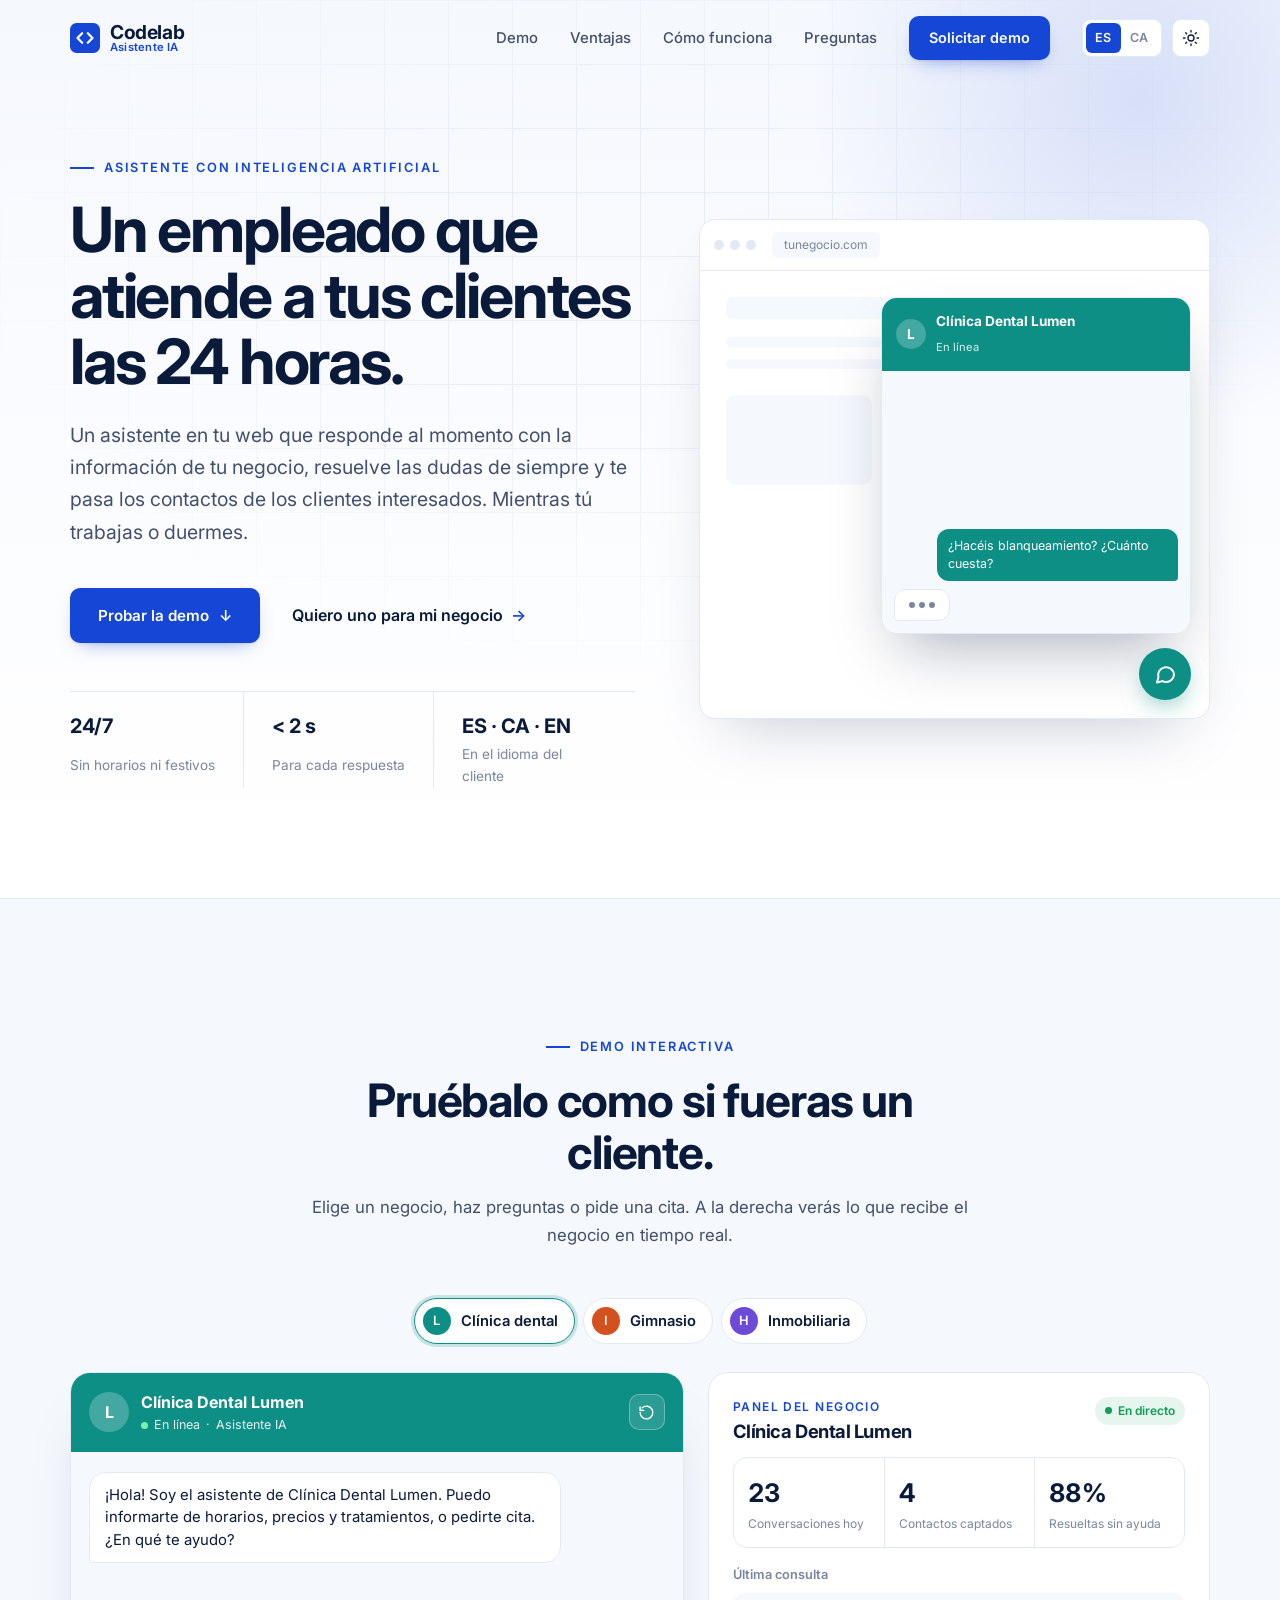
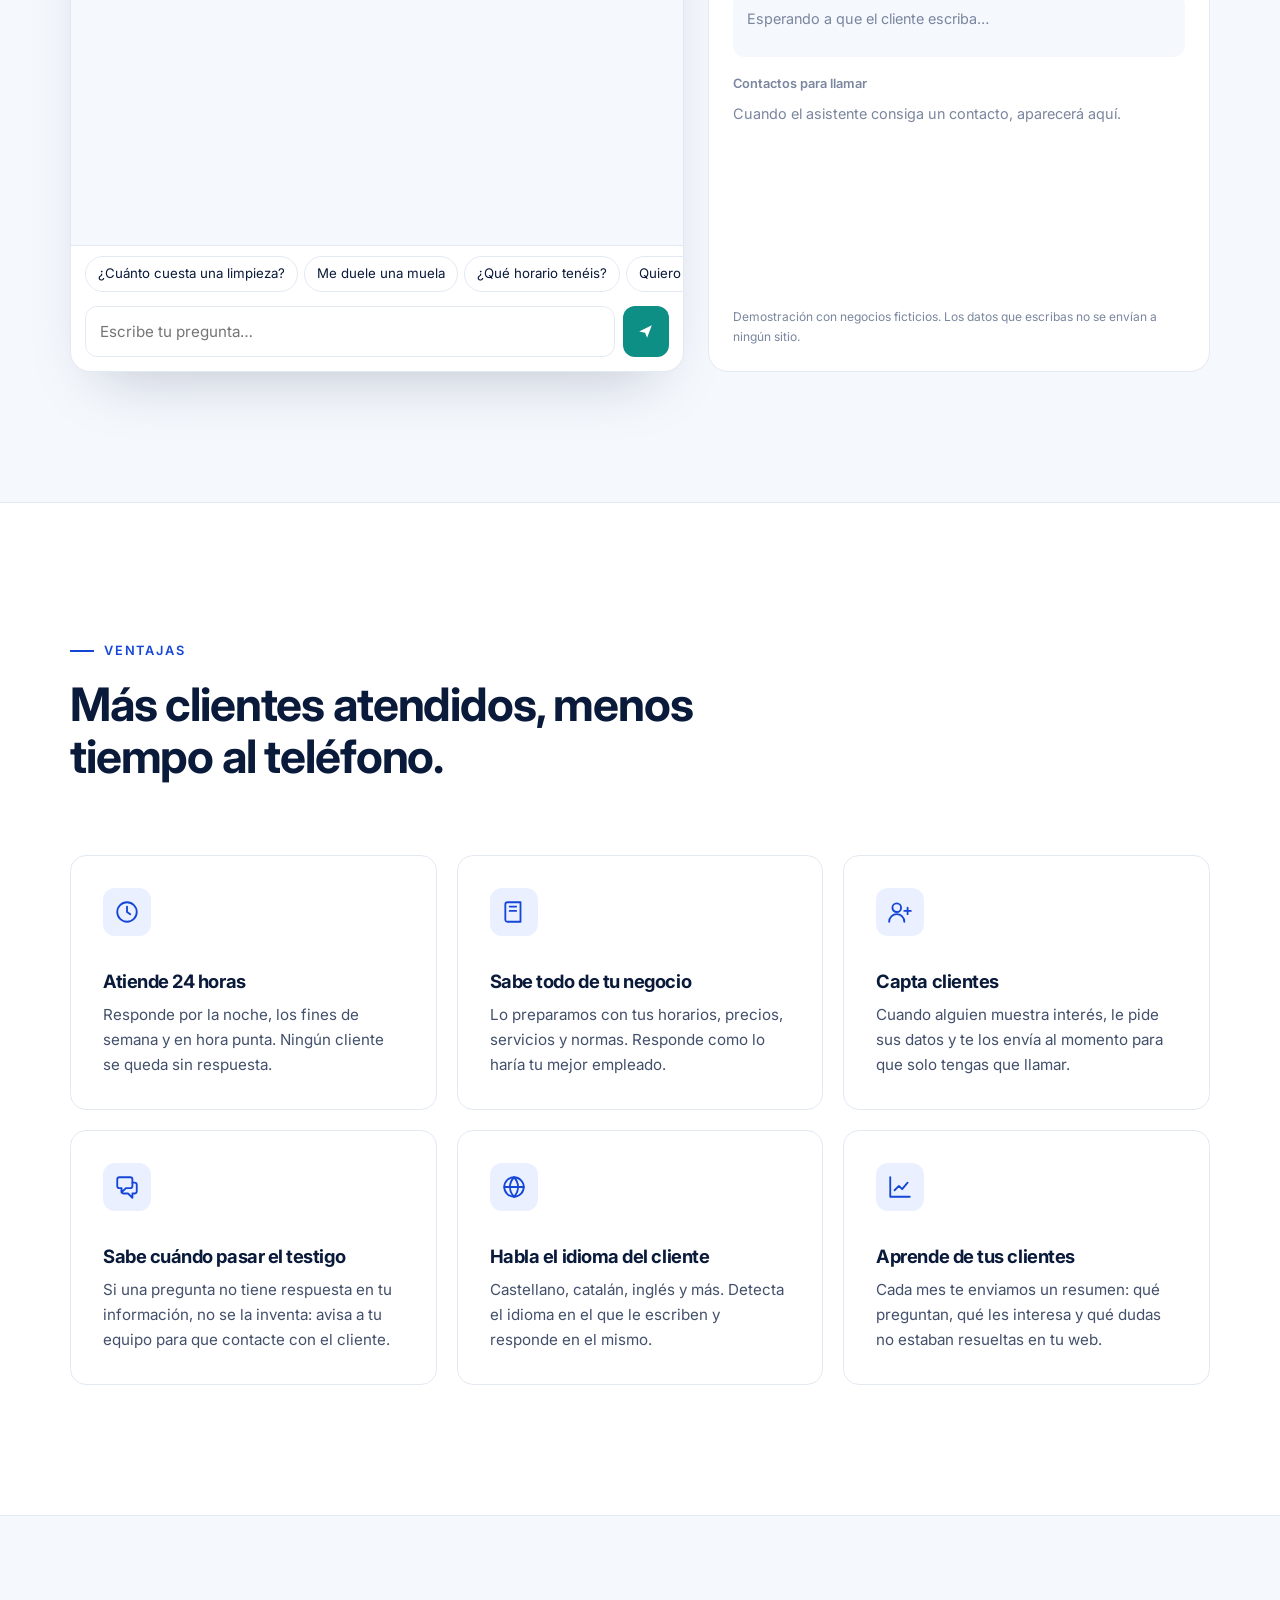
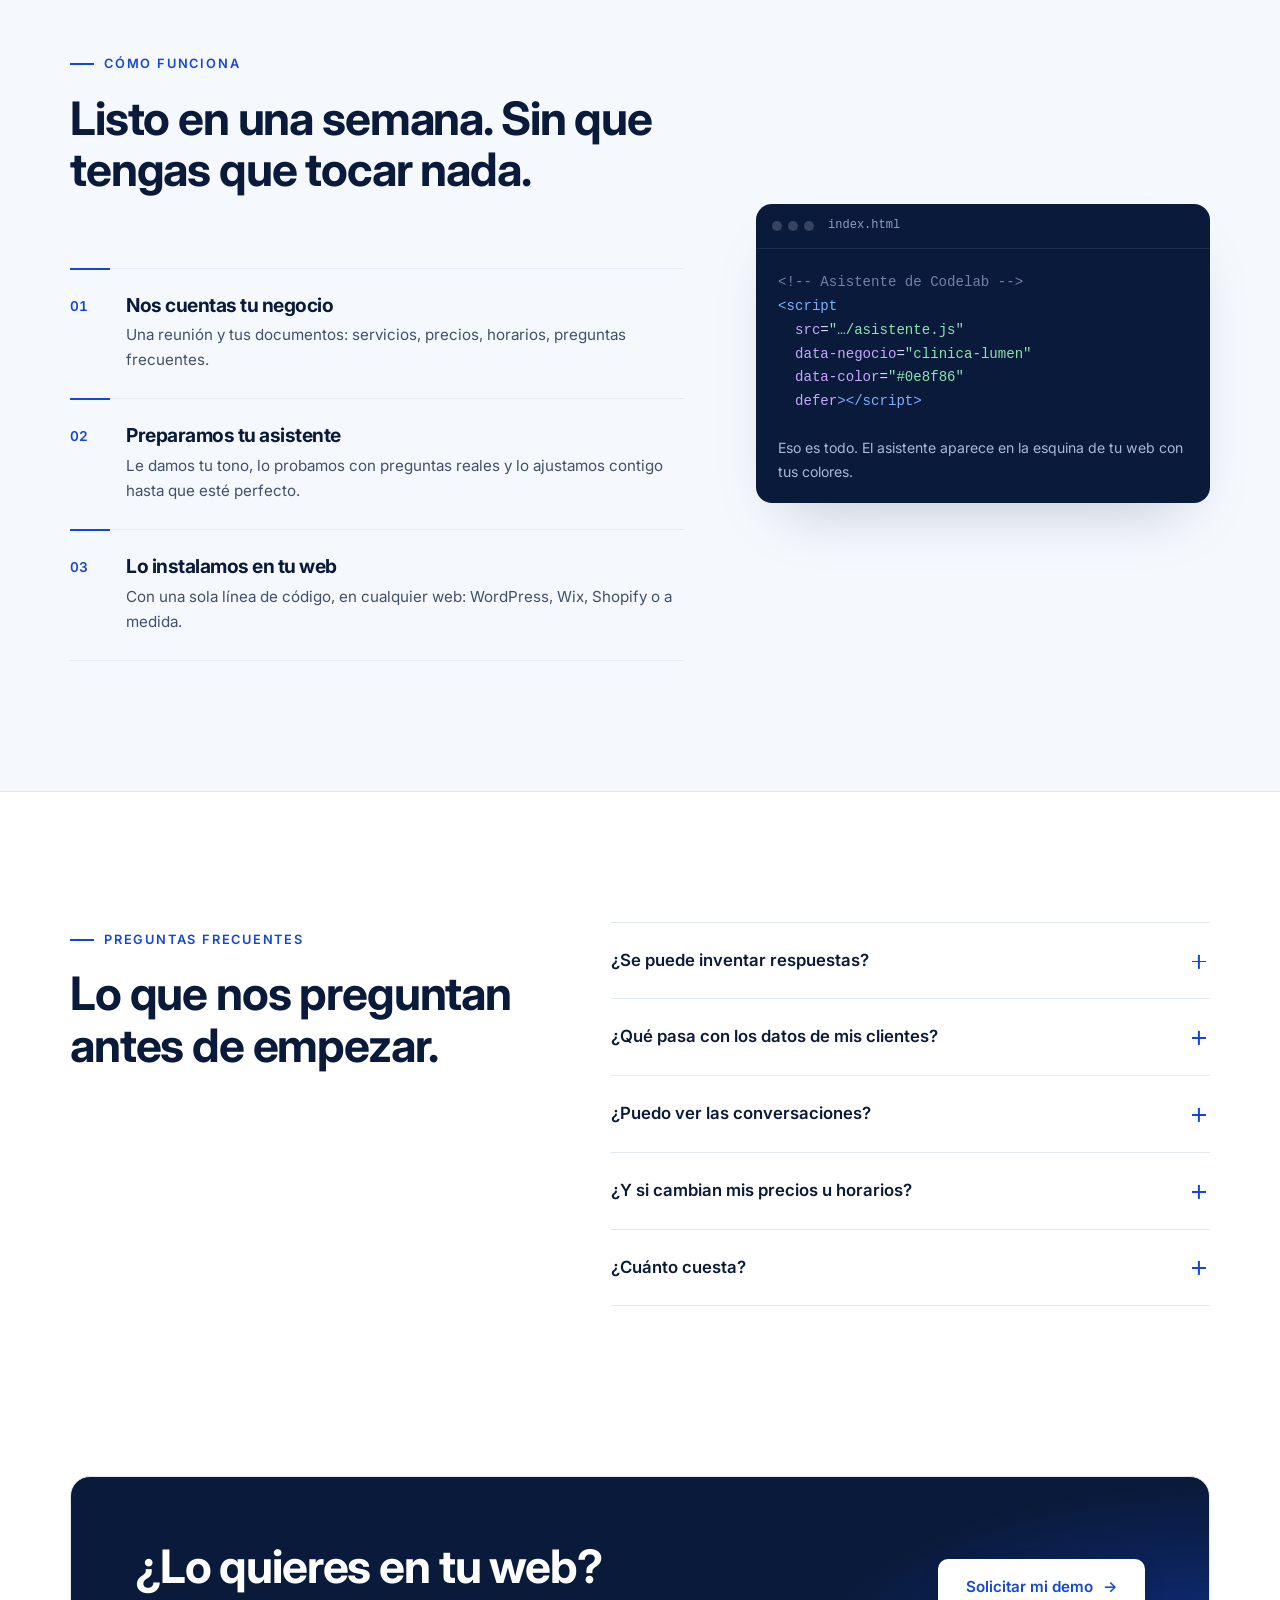
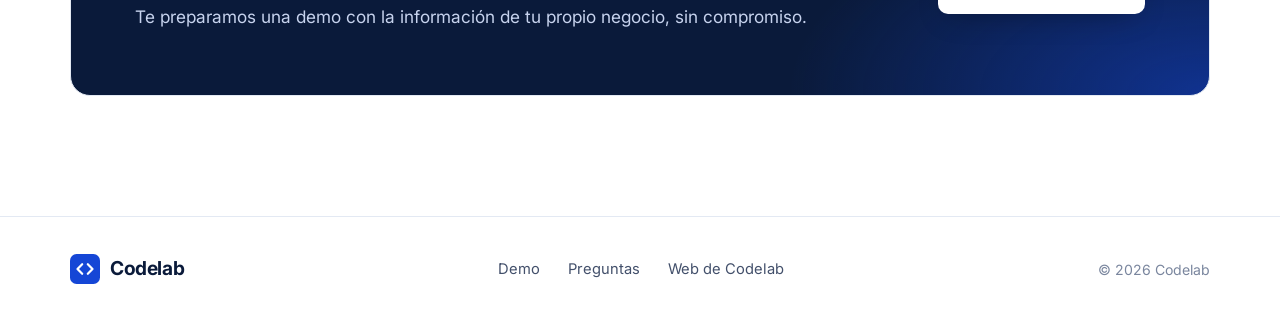
==== index.html @ f186333e "Asistente IA para negocios: página de venta y demo interactiva Co-Authored-By: Claude Opus 5.5 <nore" ====
<!doctype html>
<html lang="es" data-theme="light">
<head>
  <meta charset="utf-8">
  <meta name="viewport" content="width=device-width, initial-scale=1">
  <title>Asistente IA para negocios · Codelab</title>
  <meta name="description" content="Asistente con inteligencia artificial de Codelab: atiende a tus clientes 24 horas en tu web, responde con la información de tu negocio y te pasa los contactos interesados.">
  <meta name="theme-color" content="#1546d6">
  <script>
    (function () {
      var t, l;
      try { t = localStorage.getItem('codelab-theme'); l = localStorage.getItem('codelab-lang'); } catch (e) {}
      if (t !== 'light' && t !== 'dark') t = window.matchMedia && matchMedia('(prefers-color-scheme: dark)').matches ? 'dark' : 'light';
      if (l !== 'es' && l !== 'ca') l = /^ca\b/i.test(navigator.language || '') ? 'ca' : 'es';
      document.documentElement.setAttribute('data-theme', t);
      document.documentElement.setAttribute('lang', l);
    })();
  </script>
  <link rel="preconnect" href="https://fonts.googleapis.com">
  <link rel="preconnect" href="https://fonts.gstatic.com" crossorigin>
  <link href="https://fonts.googleapis.com/css2?family=Inter:wght@400;500;600;700&display=swap" rel="stylesheet">
  <link rel="stylesheet" href="styles.css">
  <link rel="icon" href="data:image/svg+xml,<svg xmlns='http://www.w3.org/2000/svg' viewBox='0 0 32 32'><rect width='32' height='32' rx='7' fill='%231546d6'/><path d='M13 11l-5 5 5 5M19 11l5 5-5 5' stroke='white' stroke-width='2.4' fill='none' stroke-linecap='round' stroke-linejoin='round'/></svg>">
</head>
<body>

  <header class="nav" id="nav">
    <div class="container nav__inner">
      <a href="https://codelab.pauizel.com" class="logo" aria-label="Codelab">
        <svg class="logo__mark" viewBox="0 0 32 32" aria-hidden="true"><rect width="32" height="32" rx="7"/><path d="M13 11l-5 5 5 5M19 11l5 5-5 5"/></svg>
        <span class="logo__txt">Codelab <small data-i18n="brand.sub">Asistente IA</small></span>
      </a>
      <nav class="nav__links" aria-label="Principal">
        <a href="#demo" data-i18n="nav.demo">Demo</a>
        <a href="#ventajas" data-i18n="nav.features">Ventajas</a>
        <a href="#como" data-i18n="nav.how">Cómo funciona</a>
        <a href="#faq" data-i18n="nav.faq">Preguntas</a>
        <a href="#contacto" class="btn btn--sm" data-i18n="nav.contact">Solicitar demo</a>
      </nav>
      <div class="nav__tools">
        <div class="lang" role="group" aria-label="Idioma">
          <button type="button" data-lang="es" aria-pressed="true">ES</button>
          <button type="button" data-lang="ca" aria-pressed="false">CA</button>
        </div>
        <button type="button" class="theme-toggle" id="themeToggle" aria-label="Cambiar tema" data-i18n-aria="theme">
          <svg class="i-sun" viewBox="0 0 24 24" aria-hidden="true"><circle cx="12" cy="12" r="4"/><path d="M12 2v2M12 20v2M4.9 4.9l1.4 1.4M17.7 17.7l1.4 1.4M2 12h2M20 12h2M4.9 19.1l1.4-1.4M17.7 6.3l1.4-1.4"/></svg>
          <svg class="i-moon" viewBox="0 0 24 24" aria-hidden="true"><path d="M20 14.5A8 8 0 0 1 9.5 4 8 8 0 1 0 20 14.5z"/></svg>
        </button>
        <button class="nav__toggle" aria-label="Menú" aria-expanded="false"><span></span><span></span></button>
      </div>
    </div>
  </header>

  <main>
    <!-- HERO -->
    <section class="hero">
      <div class="hero__grid" aria-hidden="true"></div>
      <div class="container hero__inner">
        <div class="hero__text">
          <p class="kicker reveal" data-i18n="hero.kicker">Asistente con inteligencia artificial</p>
          <h1 class="reveal" style="--d:.06s" data-i18n="hero.title">Un empleado que atiende a tus clientes las 24 horas.</h1>
          <p class="hero__lead reveal" style="--d:.14s" data-i18n="hero.lead">Un asistente en tu web que responde al momento con la información de tu negocio, resuelve las dudas de siempre y te pasa los contactos de los clientes interesados. Mientras tú trabajas o duermes.</p>
          <div class="hero__cta reveal" style="--d:.22s">
            <a href="#demo" class="btn"><span data-i18n="hero.try">Probar la demo</span> <span class="arrow">↓</span></a>
            <a href="#contacto" class="link-arrow"><span data-i18n="hero.talk">Quiero uno para mi negocio</span> <span class="a">→</span></a>
          </div>
          <ul class="hero__stats reveal" style="--d:.3s">
            <li><strong>24/7</strong><span data-i18n="hero.s1">Sin horarios ni festivos</span></li>
            <li><strong data-i18n="hero.s2t">&lt; 2 s</strong><span data-i18n="hero.s2">Para cada respuesta</span></li>
            <li><strong>ES · CA · EN</strong><span data-i18n="hero.s3">En el idioma del cliente</span></li>
          </ul>
        </div>

        <div class="preview reveal" style="--d:.2s" aria-hidden="true">
          <div class="preview__win">
            <div class="preview__bar"><i></i><i></i><i></i><span>tunegocio.com</span></div>
            <div class="preview__page">
              <div class="sk sk--title"></div><div class="sk"></div><div class="sk sk--short"></div>
              <div class="sk-grid"><div></div><div></div><div></div></div>
            </div>
            <div class="preview__widget">
              <div class="pw__head"><span class="pw__av">L</span><div><b>Clínica Dental Lumen</b><small data-i18n="chat.online">En línea</small></div></div>
              <div class="pw__body" id="previewBody"></div>
            </div>
            <div class="preview__fab"><svg viewBox="0 0 24 24"><path d="M21 12a8 8 0 0 1-11.6 7.1L4 20.5l1.4-5.1A8 8 0 1 1 21 12z"/></svg></div>
          </div>
        </div>
      </div>
    </section>

    <!-- DEMO -->
    <section id="demo" class="section section--soft">
      <div class="container">
        <div class="section__head section__head--center reveal">
          <p class="kicker" data-i18n="d.kicker">Demo interactiva</p>
          <h2 data-i18n="d.title">Pruébalo como si fueras un cliente.</h2>
          <p data-i18n="d.sub">Elige un negocio, haz preguntas o pide una cita. A la derecha verás lo que recibe el negocio en tiempo real.</p>
        </div>

        <div class="biz-tabs reveal" role="tablist" id="bizTabs"></div>

        <div class="demo reveal">
          <div class="chat" id="chat">
            <div class="chat__head">
              <span class="chat__av" id="chatAv">L</span>
              <div class="chat__who"><b id="chatName"></b><small><i></i><span data-i18n="chat.online">En línea</span> · <span data-i18n="chat.ai">Asistente IA</span></small></div>
              <button type="button" class="chat__reset" id="chatReset" data-i18n-aria="chat.reset" aria-label="Reiniciar conversación">
                <svg viewBox="0 0 24 24" aria-hidden="true"><path d="M3 12a9 9 0 1 0 3-6.7"/><path d="M3 4v5h5"/></svg>
              </button>
            </div>
            <div class="chat__body" id="chatBody" aria-live="polite"></div>
            <div class="chat__chips" id="chatChips"></div>
            <form class="chat__form" id="chatForm" autocomplete="off">
              <input id="chatInput" type="text" maxlength="200" placeholder="Escribe tu pregunta…" data-i18n-ph="chat.ph" aria-label="Mensaje">
              <button type="submit" aria-label="Enviar" data-i18n-aria="chat.send"><svg viewBox="0 0 24 24" aria-hidden="true"><path d="M4 12l16-8-6 16-2.5-6.5L4 12z"/></svg></button>
            </form>
          </div>

          <aside class="panel" aria-label="Panel del negocio">
            <div class="panel__head">
              <div><p class="panel__kicker" data-i18n="pn.kicker">Panel del negocio</p><h3 id="panelName"></h3></div>
              <span class="panel__live"><i></i><span data-i18n="pn.live">En directo</span></span>
            </div>
            <div class="panel__stats">
              <div><strong id="stConv">0</strong><span data-i18n="pn.conv">Conversaciones hoy</span></div>
              <div><strong id="stLeads">0</strong><span data-i18n="pn.leads">Contactos captados</span></div>
              <div><strong id="stAuto">0%</strong><span data-i18n="pn.auto">Resueltas sin ayuda</span></div>
            </div>
            <div class="panel__block">
              <p class="panel__label" data-i18n="pn.last">Última consulta</p>
              <div id="lastQuery" class="panel__last"><span class="muted" data-i18n="pn.waiting">Esperando a que el cliente escriba…</span></div>
            </div>
            <div class="panel__block">
              <p class="panel__label" data-i18n="pn.inbox">Contactos para llamar</p>
              <ul id="leadList" class="leads"><li class="muted" data-i18n="pn.noLeads">Cuando el asistente consiga un contacto, aparecerá aquí.</li></ul>
            </div>
            <p class="panel__note" data-i18n="pn.note">Demostración con negocios ficticios. Los datos que escribas no se envían a ningún sitio.</p>
          </aside>
        </div>
      </div>
    </section>

    <!-- VENTAJAS -->
    <section id="ventajas" class="section">
      <div class="container">
        <div class="section__head reveal">
          <p class="kicker" data-i18n="f.kicker">Ventajas</p>
          <h2 data-i18n="f.title">Más clientes atendidos, menos tiempo al teléfono.</h2>
        </div>
        <div class="features">
          <article class="feat reveal">
            <svg class="icon" viewBox="0 0 24 24" aria-hidden="true"><circle cx="12" cy="12" r="9"/><path d="M12 7v5l3 2"/></svg>
            <h3 data-i18n="f.1t">Atiende 24 horas</h3>
            <p data-i18n="f.1d">Responde por la noche, los fines de semana y en hora punta. Ningún cliente se queda sin respuesta.</p>
          </article>
          <article class="feat reveal" style="--d:.08s">
            <svg class="icon" viewBox="0 0 24 24" aria-hidden="true"><path d="M4 19.5V5a2 2 0 0 1 2-2h12v18H6a2 2 0 0 1-2-1.5z"/><path d="M8 7h6M8 11h6"/></svg>
            <h3 data-i18n="f.2t">Sabe todo de tu negocio</h3>
            <p data-i18n="f.2d">Lo preparamos con tus horarios, precios, servicios y normas. Responde como lo haría tu mejor empleado.</p>
          </article>
          <article class="feat reveal" style="--d:.16s">
            <svg class="icon" viewBox="0 0 24 24" aria-hidden="true"><circle cx="9" cy="8" r="4"/><path d="M2 21a7 7 0 0 1 14 0M19 8v6M16 11h6"/></svg>
            <h3 data-i18n="f.3t">Capta clientes</h3>
            <p data-i18n="f.3d">Cuando alguien muestra interés, le pide sus datos y te los envía al momento para que solo tengas que llamar.</p>
          </article>
          <article class="feat reveal">
            <svg class="icon" viewBox="0 0 24 24" aria-hidden="true"><path d="M17 8h2a2 2 0 0 1 2 2v6a2 2 0 0 1-2 2h-2v4l-4-4H9a2 2 0 0 1-2-2v-1"/><path d="M15 3H5a2 2 0 0 0-2 2v6a2 2 0 0 0 2 2h2v4l4-4h4a2 2 0 0 0 2-2V5a2 2 0 0 0-2-2z"/></svg>
            <h3 data-i18n="f.4t">Sabe cuándo pasar el testigo</h3>
            <p data-i18n="f.4d">Si una pregunta no tiene respuesta en tu información, no se la inventa: avisa a tu equipo para que contacte con el cliente.</p>
          </article>
          <article class="feat reveal" style="--d:.08s">
            <svg class="icon" viewBox="0 0 24 24" aria-hidden="true"><circle cx="12" cy="12" r="9"/><path d="M3 12h18M12 3c2.5 2.7 3.8 5.7 3.8 9s-1.3 6.3-3.8 9c-2.5-2.7-3.8-5.7-3.8-9S9.5 5.7 12 3z"/></svg>
            <h3 data-i18n="f.5t">Habla el idioma del cliente</h3>
            <p data-i18n="f.5d">Castellano, catalán, inglés y más. Detecta el idioma en el que le escriben y responde en el mismo.</p>
          </article>
          <article class="feat reveal" style="--d:.16s">
            <svg class="icon" viewBox="0 0 24 24" aria-hidden="true"><path d="M3 3v18h18"/><path d="M7 15l4-4 3 3 5-6"/></svg>
            <h3 data-i18n="f.6t">Aprende de tus clientes</h3>
            <p data-i18n="f.6d">Cada mes te enviamos un resumen: qué preguntan, qué les interesa y qué dudas no estaban resueltas en tu web.</p>
          </article>
        </div>
      </div>
    </section>

    <!-- CÓMO FUNCIONA -->
    <section id="como" class="section section--soft">
      <div class="container how">
        <div>
          <div class="section__head reveal">
            <p class="kicker" data-i18n="h.kicker">Cómo funciona</p>
            <h2 data-i18n="h.title">Listo en una semana. Sin que tengas que tocar nada.</h2>
          </div>
          <ol class="steps">
            <li class="reveal"><span>01</span><div><h3 data-i18n="h.1t">Nos cuentas tu negocio</h3><p data-i18n="h.1d">Una reunión y tus documentos: servicios, precios, horarios, preguntas frecuentes.</p></div></li>
            <li class="reveal" style="--d:.1s"><span>02</span><div><h3 data-i18n="h.2t">Preparamos tu asistente</h3><p data-i18n="h.2d">Le damos tu tono, lo probamos con preguntas reales y lo ajustamos contigo hasta que esté perfecto.</p></div></li>
            <li class="reveal" style="--d:.2s"><span>03</span><div><h3 data-i18n="h.3t">Lo instalamos en tu web</h3><p data-i18n="h.3d">Con una sola línea de código, en cualquier web: WordPress, Wix, Shopify o a medida.</p></div></li>
          </ol>
        </div>
        <div class="code reveal" style="--d:.15s">
          <div class="code__bar"><i></i><i></i><i></i><span>index.html</span></div>
<pre><code><span class="c">&lt;!-- <span data-i18n="h.code">Asistente de Codelab</span> --&gt;</span>
<span class="t">&lt;script</span>
  <span class="a">src</span>=<span class="s">"…/asistente.js"</span>
  <span class="a">data-negocio</span>=<span class="s">"clinica-lumen"</span>
  <span class="a">data-color</span>=<span class="s">"#0e8f86"</span>
  <span class="a">defer</span><span class="t">&gt;&lt;/script&gt;</span></code></pre>
          <p class="code__note" data-i18n="h.note">Eso es todo. El asistente aparece en la esquina de tu web con tus colores.</p>
        </div>
      </div>
    </section>

    <!-- FAQ -->
    <section id="faq" class="section">
      <div class="container faq">
        <div class="section__head reveal">
          <p class="kicker" data-i18n="q.kicker">Preguntas frecuentes</p>
          <h2 data-i18n="q.title">Lo que nos preguntan antes de empezar.</h2>
        </div>
        <div class="faq__list">
          <details class="reveal"><summary data-i18n="q.1q">¿Se puede inventar respuestas?</summary><div class="faq__a"><p data-i18n="q.1a">Lo configuramos para que responda solo con la información de tu negocio. Si algo no está en ella, lo dice y avisa a tu equipo, en lugar de improvisar.</p></div></details>
          <details class="reveal" style="--d:.06s"><summary data-i18n="q.2q">¿Qué pasa con los datos de mis clientes?</summary><div class="faq__a"><p data-i18n="q.2a">Los datos se tratan según el RGPD, solo para atender al cliente, y se guardan en servidores europeos. Te ayudamos a actualizar tu política de privacidad.</p></div></details>
          <details class="reveal" style="--d:.12s"><summary data-i18n="q.3q">¿Puedo ver las conversaciones?</summary><div class="faq__a"><p data-i18n="q.3a">Sí. Tienes un panel con todas las conversaciones y los contactos captados, y puedes recibirlos también por correo.</p></div></details>
          <details class="reveal" style="--d:.18s"><summary data-i18n="q.4q">¿Y si cambian mis precios u horarios?</summary><div class="faq__a"><p data-i18n="q.4a">Nos lo dices y lo actualizamos. El asistente responde con la información nueva desde ese mismo momento.</p></div></details>
          <details class="reveal" style="--d:.24s"><summary data-i18n="q.5q">¿Cuánto cuesta?</summary><div class="faq__a"><p data-i18n="q.5a">Depende del volumen de conversaciones y de lo que necesites que haga. Te preparamos una propuesta cerrada, con una cuota mensual sin sorpresas.</p></div></details>
        </div>
      </div>
    </section>

    <!-- CONTACTO -->
    <section id="contacto" class="section section--tight">
      <div class="container">
        <div class="cta reveal">
          <div>
            <h2 data-i18n="c.title">¿Lo quieres en tu web?</h2>
            <p data-i18n="c.text">Te preparamos una demo con la información de tu propio negocio, sin compromiso.</p>
          </div>
          <a href="#" class="btn btn--white" id="ctaMail"><span data-i18n="c.btn">Solicitar mi demo</span> <span class="arrow">→</span></a>
        </div>
      </div>
    </section>
  </main>

  <footer class="footer">
    <div class="container footer__inner">
      <a href="https://codelab.pauizel.com" class="logo">
        <svg class="logo__mark" viewBox="0 0 32 32" aria-hidden="true"><rect width="32" height="32" rx="7"/><path d="M13 11l-5 5 5 5M19 11l5 5-5 5"/></svg>
        Codelab
      </a>
      <nav class="footer__links">
        <a href="#demo" data-i18n="nav.demo">Demo</a>
        <a href="#faq" data-i18n="nav.faq">Preguntas</a>
        <a href="https://codelab.pauizel.com" data-i18n="ft.codelab">Web de Codelab</a>
      </nav>
      <p>© <span id="year"></span> Codelab</p>
    </div>
  </footer>

  <script src="i18n.js"></script>
  <script src="bot.js"></script>
  <script src="main.js"></script>
</body>
</html>
---- styles.css ----
/* ============ Colores (tema claro) ============ */
:root {
  --bg: #ffffff;
  --bg-soft: #f5f8fd;
  --surface: #ffffff;
  --line: #e3e9f3;
  --ink: #0a1a3a;
  --text: #43506b;
  --muted: #7a869e;
  --blue: #1546d6;
  --blue-hover: #0b2f9e;
  --blue-soft: #eaf0ff;
  --band: #1546d6;
  --cta-bg: #0a1a3a;
  --nav-bg: rgba(255, 255, 255, .85);
  --shadow: 0 30px 60px -30px rgba(10, 26, 58, .25);
  --ease: cubic-bezier(.22, 1, .36, 1);
  color-scheme: light;
}

/* ============ Tema oscuro ============ */
:root[data-theme="dark"] {
  --bg: #070c1c;
  --bg-soft: #0b1328;
  --surface: #0f1830;
  --line: #1d2848;
  --ink: #eef2ff;
  --text: #a8b3cf;
  --muted: #6f7b99;
  --blue: #4d7bff;
  --blue-hover: #6b91ff;
  --blue-soft: rgba(77, 123, 255, .14);
  --band: #1238b0;
  --cta-bg: #0f1830;
  --nav-bg: rgba(7, 12, 28, .8);
  --shadow: 0 30px 60px -30px rgba(0, 0, 0, .7);
  color-scheme: dark;
}

/* Transición suave al cambiar de tema */
.theme-anim, .theme-anim *, .theme-anim *::before, .theme-anim *::after {
  transition: background-color .5s var(--ease), border-color .5s var(--ease), color .5s var(--ease), fill .5s, stroke .5s !important;
}

* { box-sizing: border-box; margin: 0; padding: 0; }
html { scroll-behavior: smooth; scroll-padding-top: 80px; }
body {
  font-family: 'Inter', system-ui, -apple-system, sans-serif;
  background: var(--bg);
  color: var(--text);
  line-height: 1.65;
  -webkit-font-smoothing: antialiased;
  overflow-x: hidden;
}
h1, h2, h3 { color: var(--ink); letter-spacing: -0.025em; line-height: 1.12; font-weight: 700; }
a { color: inherit; text-decoration: none; }
button { font: inherit; color: inherit; }
:focus-visible { outline: 2px solid var(--blue); outline-offset: 3px; border-radius: 6px; }
.container { width: min(1140px, 100% - 32px); margin-inline: auto; }

.skip { position: absolute; left: 16px; top: -60px; z-index: 100; background: var(--blue); color: #fff; padding: 10px 16px; border-radius: 8px; }
.skip:focus { top: 12px; }

/* Cambio de idioma: fundido breve */
main, .nav__links, .footer { transition: opacity .22s ease; }
.lang-switching main, .lang-switching .nav__links, .lang-switching .footer { opacity: 0; }

/* ============ Botones ============ */
.btn {
  display: inline-flex; align-items: center; gap: 10px;
  padding: 15px 28px;
  background: var(--blue);
  color: #fff;
  font-weight: 600; font-size: .95rem;
  border-radius: 10px;
  position: relative; overflow: hidden;
  transition: transform .4s var(--ease), box-shadow .4s var(--ease), background .3s;
  box-shadow: 0 1px 2px rgba(10,26,58,.08), 0 8px 20px -10px rgba(21,70,214,.55);
}
.btn::after {
  content: ""; position: absolute; inset: 0;
  background: linear-gradient(120deg, transparent 30%, rgba(255,255,255,.28) 50%, transparent 70%);
  transform: translateX(-100%);
  transition: transform .8s var(--ease);
}
.btn:hover { transform: translateY(-2px); background: var(--blue-hover); box-shadow: 0 16px 32px -12px rgba(21,70,214,.6); }
.btn:hover::after { transform: translateX(100%); }
.btn--sm { padding: 10px 20px; font-size: .9rem; }
.btn--white { background: #fff; color: #1546d6; box-shadow: 0 10px 30px -12px rgba(0,0,0,.35); }
.btn--white:hover { background: #fff; }
.btn .arrow { transition: transform .4s var(--ease); }
.btn:hover .arrow { transform: translateX(4px); }

.link-arrow { font-weight: 600; color: var(--ink); display: inline-flex; gap: 8px; align-items: center; }
.link-arrow .a { transition: transform .4s var(--ease); color: var(--blue); }
.link-arrow:hover .a { transform: translateX(5px); }

.kicker {
  display: inline-flex; align-items: center; gap: 10px;
  color: var(--blue); font-weight: 600; font-size: .8rem;
  letter-spacing: .14em; text-transform: uppercase; margin-bottom: 18px;
}
.kicker::before { content: ""; width: 24px; height: 2px; background: currentColor; }
.kicker--light { color: #bcd0ff; }

/* ============ Navegación ============ */
.nav {
  position: fixed; inset: 0 0 auto; z-index: 50;
  border-bottom: 1px solid transparent;
  transition: background .4s, border-color .4s;
}
.nav--scrolled, .menu-open .nav {
  background: var(--nav-bg);
  backdrop-filter: saturate(180%) blur(14px);
  -webkit-backdrop-filter: saturate(180%) blur(14px);
  border-color: var(--line);
}
.nav__inner { display: flex; align-items: center; gap: 32px; height: 76px; }
.logo { display: inline-flex; align-items: center; gap: 10px; font-weight: 700; font-size: 1.2rem; color: var(--ink); letter-spacing: -0.02em; }
.logo__mark { width: 30px; height: 30px; flex: none; }
.logo__mark rect { fill: var(--blue); }
.logo__mark path { stroke: #fff; stroke-width: 2.4; fill: none; stroke-linecap: round; stroke-linejoin: round; }
.nav__links { display: flex; align-items: center; gap: 32px; margin-left: auto; }
.nav__links a:not(.btn) { font-size: .93rem; font-weight: 500; color: var(--text); position: relative; transition: color .3s; }
.nav__links a:not(.btn)::after {
  content: ""; position: absolute; left: 0; right: 0; bottom: -6px; height: 1.5px;
  background: var(--blue); transform: scaleX(0); transform-origin: right;
  transition: transform .45s var(--ease);
}
.nav__links a:not(.btn):hover { color: var(--ink); }
.nav__links a:not(.btn):hover::after { transform: scaleX(1); transform-origin: left; }

.nav__tools { display: flex; align-items: center; gap: 10px; }
.lang {
  display: inline-flex; padding: 3px; border-radius: 9px;
  border: 1px solid var(--line); background: var(--surface);
}
.lang button {
  border: 0; background: none; cursor: pointer;
  padding: 5px 9px; border-radius: 6px;
  font-size: .78rem; font-weight: 600; letter-spacing: .04em; color: var(--muted);
  transition: background .3s var(--ease), color .3s;
}
.lang button[aria-pressed="true"] { background: var(--blue); color: #fff; }
.lang button:not([aria-pressed="true"]):hover { color: var(--ink); }

.theme-toggle {
  width: 38px; height: 38px; display: grid; place-items: center; cursor: pointer;
  border: 1px solid var(--line); background: var(--surface); border-radius: 9px;
  transition: border-color .3s;
}
.theme-toggle:hover { border-color: var(--blue); }
.theme-toggle svg {
  grid-area: 1 / 1; width: 18px; height: 18px;
  stroke: var(--ink); stroke-width: 1.8; fill: none; stroke-linecap: round; stroke-linejoin: round;
  transition: transform .6s var(--ease), opacity .4s;
}
.i-moon { opacity: 0; transform: rotate(-90deg) scale(.5); }
[data-theme="dark"] .i-sun { opacity: 0; transform: rotate(90deg) scale(.5); }
[data-theme="dark"] .i-moon { opacity: 1; transform: none; }

.nav__toggle { display: none; width: 38px; height: 38px; background: none; border: 0; cursor: pointer; position: relative; }
.nav__toggle span { position: absolute; left: 9px; right: 9px; height: 2px; background: var(--ink); border-radius: 2px; transition: transform .4s var(--ease), top .4s var(--ease); }
.nav__toggle span:first-child { top: 14px; }
.nav__toggle span:last-child { top: 22px; }
.menu-open .nav__toggle span:first-child { top: 18px; transform: rotate(45deg); }
.menu-open .nav__toggle span:last-child { top: 18px; transform: rotate(-45deg); }

/* ============ Hero ============ */
.hero {
  position: relative; overflow: hidden;
  padding: 190px 0 110px;
  background: linear-gradient(180deg, var(--bg-soft) 0%, var(--bg) 100%);
}
.hero__grid {
  position: absolute; inset: 0;
  background-image:
    linear-gradient(var(--line) 1px, transparent 1px),
    linear-gradient(90deg, var(--line) 1px, transparent 1px);
  background-size: 64px 64px;
  mask-image: radial-gradient(ellipse 70% 60% at 50% 30%, #000 30%, transparent 75%);
  -webkit-mask-image: radial-gradient(ellipse 70% 60% at 50% 30%, #000 30%, transparent 75%);
  opacity: .7;
  animation: gridDrift 30s linear infinite;
}
.hero::after {
  content: ""; position: absolute; width: 720px; height: 720px; right: -220px; top: -260px;
  background: radial-gradient(circle, rgba(21,70,214,.14), transparent 65%);
  pointer-events: none;
  animation: float 14s ease-in-out infinite;
}
[data-theme="dark"] .hero::after { background: radial-gradient(circle, rgba(77,123,255,.22), transparent 65%); }
@keyframes gridDrift { to { background-position: 64px 64px; } }
@keyframes float { 50% { transform: translate(-40px, 40px); } }

.hero__inner { position: relative; z-index: 1; }
.hero__title { font-size: clamp(2.6rem, 6.4vw, 5rem); letter-spacing: -0.04em; line-height: 1.04; margin-bottom: 28px; max-width: 900px; }
.hero__title .line { display: block; overflow: hidden; padding-bottom: .06em; }
.hero__title .line > span { display: block; transition: transform 1.1s var(--ease) .05s; }
.hero__title .line:nth-child(2) > span { transition-delay: .17s; }
.js .hero__title .line > span { transform: translateY(105%); }
.js.loaded .hero__title .line > span { transform: none; }
.hero__title em { font-style: normal; color: var(--blue); }
.hero__lead { font-size: clamp(1.05rem, 1.6vw, 1.22rem); max-width: 620px; margin-bottom: 40px; }
.hero__cta { display: flex; flex-wrap: wrap; align-items: center; gap: 32px; }

.hero__facts {
  list-style: none; display: grid; grid-template-columns: repeat(3, 1fr);
  margin-top: 88px; border-top: 1px solid var(--line);
}
.hero__facts li { padding: 24px 24px 0 0; display: grid; gap: 2px; }
.hero__facts li + li { padding-left: 24px; border-left: 1px solid var(--line); }
.hero__facts strong { color: var(--ink); font-weight: 600; }
.hero__facts span { font-size: .92rem; color: var(--muted); }

/* ============ Secciones ============ */
.section { padding: 130px 0; }
.section--soft { background: var(--bg-soft); border-block: 1px solid var(--line); }
.section--tight { padding: 40px 0 120px; }
.section__head { max-width: 680px; margin-bottom: 72px; }
h2 { font-size: clamp(1.9rem, 3.6vw, 2.9rem); }

/* ============ Servicios ============ */
.services { display: grid; grid-template-columns: repeat(3, 1fr); border-top: 1px solid var(--line); }
.service { position: relative; padding: 48px 40px 48px 0; border-right: 1px solid var(--line); }
.service + .service { padding-left: 40px; }
.service:last-child { border-right: 0; padding-right: 0; }
.service::before {
  content: ""; position: absolute; top: -1px; left: 0; right: 0; height: 2px;
  background: var(--blue); transform: scaleX(0); transform-origin: left;
  transition: transform .7s var(--ease);
}
.service:hover::before { transform: scaleX(1); }
.service__num { position: absolute; top: 48px; right: 40px; font-size: .85rem; font-weight: 600; color: var(--muted); font-variant-numeric: tabular-nums; }
.service:last-child .service__num { right: 0; }
.icon {
  width: 48px; height: 48px; padding: 11px; border-radius: 12px;
  background: var(--blue-soft); margin-bottom: 28px;
  stroke: var(--blue); stroke-width: 1.7; fill: none; stroke-linecap: round; stroke-linejoin: round;
  transition: background .4s, stroke .4s, transform .5s var(--ease);
}
.service:hover .icon { background: var(--blue); stroke: #fff; transform: translateY(-3px); }
.service h3 { font-size: 1.3rem; margin-bottom: 12px; }
.service p { margin-bottom: 24px; }
.service ul { list-style: none; display: grid; gap: 10px; font-size: .93rem; color: var(--ink); }
.service li { display: flex; align-items: center; gap: 10px; }
.service li::before { content: ""; width: 6px; height: 6px; border-radius: 50%; background: var(--blue); flex: none; }

/* ============ Por qué ============ */
.why { display: grid; grid-template-columns: 1fr 1.3fr; gap: 80px; align-items: start; }
.why .section__head { margin-bottom: 0; position: sticky; top: 120px; }
.why__list { display: grid; }
.why__item { padding: 32px 0; border-top: 1px solid var(--line); display: grid; grid-template-columns: 220px 1fr; gap: 24px; }
.why__item:last-child { border-bottom: 1px solid var(--line); }
.why__item h3 { font-size: 1.15rem; }

/* ============ Método ============ */
.steps { list-style: none; display: grid; grid-template-columns: repeat(4, 1fr); gap: 32px; }
.steps li { padding-top: 28px; border-top: 1px solid var(--line); position: relative; }
.steps li::before {
  content: ""; position: absolute; top: -1px; left: 0; width: 40px; height: 2px; background: var(--blue);
  transition: width .8s var(--ease);
}
.steps li:hover::before { width: 100%; }
.steps span { font-size: .85rem; font-weight: 600; color: var(--blue); font-variant-numeric: tabular-nums; }
.steps h3 { font-size: 1.2rem; margin: 14px 0 8px; }
.steps p { font-size: .95rem; }

/* ============ FAQ ============ */
.faq { display: grid; grid-template-columns: 1fr 1.3fr; gap: 80px; align-items: start; }
.faq .section__head { margin-bottom: 0; }
.faq__list details { border-top: 1px solid var(--line); }
.faq__list details:last-child { border-bottom: 1px solid var(--line); }
.faq__list summary {
  list-style: none; cursor: pointer; padding: 24px 40px 24px 0; position: relative;
  font-weight: 600; color: var(--ink); font-size: 1.05rem; transition: color .3s;
}
.faq__list summary::-webkit-details-marker { display: none; }
.faq__list summary:hover { color: var(--blue); }
.faq__list summary::before, .faq__list summary::after {
  content: ""; position: absolute; right: 4px; top: 50%; width: 14px; height: 1.8px; background: var(--blue);
  transition: transform .4s var(--ease);
}
.faq__list summary::after { transform: rotate(90deg); }
.faq__list details[open] summary::after { transform: rotate(0); }
.faq__a { padding: 0 40px 26px 0; }
.faq__list details[open] .faq__a { animation: faqIn .5s var(--ease); }
@keyframes faqIn { from { opacity: 0; transform: translateY(-6px); } to { opacity: 1; transform: none; } }

/* ============ CTA ============ */
.cta {
  display: flex; align-items: center; justify-content: space-between; gap: 32px; flex-wrap: wrap;
  padding: 64px;
  background-color: var(--cta-bg);
  background-image: radial-gradient(600px 300px at 100% 100%, rgba(21,70,214,.55), transparent 70%);
  border: 1px solid var(--line);
  border-radius: 20px; color: #c7d3ee;
}
.cta h2 { color: #fff; margin-bottom: 10px; }
.cta p { font-size: 1.08rem; }

/* ============ Footer ============ */
.footer { border-top: 1px solid var(--line); padding: 36px 0; }
.footer__inner { display: flex; flex-wrap: wrap; gap: 20px 40px; align-items: center; justify-content: space-between; }
.footer__links { display: flex; flex-wrap: wrap; gap: 28px; font-size: .92rem; }
.footer__links a { transition: color .3s; }
.footer__links a:hover { color: var(--blue); }
.footer p { font-size: .88rem; color: var(--muted); }

/* ============ Aparición al hacer scroll ============ */
.js .reveal {
  opacity: 0; transform: translateY(28px);
  transition: opacity 1s var(--ease), transform 1s var(--ease);
  transition-delay: var(--d, 0s);
}
.js .reveal.in { opacity: 1; transform: none; }
.hero .reveal { transition-delay: calc(var(--d, 0s) + .1s); }

/* ============ Responsive ============ */
@media (max-width: 1020px) {
  .nav__links { gap: 24px; }
}
@media (max-width: 960px) {
  .services { grid-template-columns: 1fr; }
  .service, .service + .service { padding: 40px 0; border-right: 0; border-bottom: 1px solid var(--line); }
  .service__num, .service:last-child .service__num { right: 0; top: 40px; }
  .feature, .why, .faq { grid-template-columns: 1fr; gap: 48px; }
  .why .section__head { position: static; }
  .chat { justify-self: start; }
  .steps { grid-template-columns: repeat(2, 1fr); gap: 40px 32px; }
}
@media (max-width: 860px) {
  .nav__inner { gap: 12px; }
  .nav__tools { margin-left: auto; }
  .nav__toggle { display: block; }
  .nav__links {
    position: fixed; inset: 76px 0 auto; flex-direction: column; align-items: flex-start; gap: 22px;
    padding: 28px 16px 32px; background: var(--bg); border-bottom: 1px solid var(--line);
    opacity: 0; transform: translateY(-10px); pointer-events: none; margin: 0;
    transition: opacity .35s var(--ease), transform .35s var(--ease);
  }
  .menu-open .nav__links { opacity: 1; transform: none; pointer-events: auto; }
  .nav__links a:not(.btn) { font-size: 1.05rem; }
}
@media (max-width: 760px) {
  .hero { padding: 140px 0 80px; }
  .hero__facts { grid-template-columns: 1fr; margin-top: 56px; }
  .hero__facts li, .hero__facts li + li { padding: 16px 0; border-left: 0; border-bottom: 1px solid var(--line); }
  .section { padding: 90px 0; }
  .section__head { margin-bottom: 48px; }
  .steps { grid-template-columns: 1fr; }
  .why__item { grid-template-columns: 1fr; gap: 8px; }
  .cta { padding: 44px 28px; }
}

@media (prefers-reduced-motion: reduce) {
  *, *::before, *::after { animation: none !important; transition: none !important; }
  .js .reveal, .js .hero__title .line > span { opacity: 1 !important; transform: none !important; }
}

/* =====================================================
   Asistente IA · estilos propios
   ===================================================== */
.logo__txt { display: inline-flex; flex-direction: column; line-height: 1.05; }
.logo__txt small { font-size: .7rem; font-weight: 600; color: var(--blue); letter-spacing: .02em; }
.section__head--center { text-align: center; margin-inline: auto; }
.section__head--center .kicker { justify-content: center; }
.section__head--center p:not(.kicker) { margin-top: 16px; font-size: 1.05rem; }
.muted { color: var(--muted); font-size: .9rem; }

/* Hero */
.hero { padding: 150px 0 110px; }
.hero__inner { display: grid; grid-template-columns: 1.05fr .95fr; gap: 64px; align-items: center; }
.hero h1 { font-size: clamp(2.4rem, 5vw, 3.9rem); letter-spacing: -0.035em; line-height: 1.06; margin-bottom: 24px; }
.hero__stats { list-style: none; display: grid; grid-template-columns: repeat(3, auto); justify-content: start; gap: 0; margin-top: 48px; border-top: 1px solid var(--line); }
.hero__stats li { padding: 18px 28px 0 0; display: grid; }
.hero__stats li + li { padding-left: 28px; border-left: 1px solid var(--line); }
.hero__stats strong { color: var(--ink); font-size: 1.25rem; letter-spacing: -0.02em; }
.hero__stats span { font-size: .85rem; color: var(--muted); }

.preview { position: relative; }
.preview__win { position: relative; border-radius: 16px; background: var(--surface); border: 1px solid var(--line); box-shadow: var(--shadow); height: 500px; overflow: hidden; }
.preview__bar { display: flex; gap: 6px; align-items: center; padding: 12px 14px; border-bottom: 1px solid var(--line); }
.preview__bar i { width: 10px; height: 10px; border-radius: 50%; background: var(--line); }
.preview__bar span { margin-left: 10px; font-size: .75rem; color: var(--muted); background: var(--bg-soft); padding: 3px 12px; border-radius: 6px; }
.preview__page { padding: 26px; display: grid; gap: 12px; }
.sk { height: 10px; border-radius: 6px; background: var(--bg-soft); width: 70%; }
.sk--title { height: 22px; width: 50%; margin-bottom: 6px; }
.sk--short { width: 40%; }
.sk-grid { display: grid; grid-template-columns: repeat(3, 1fr); gap: 10px; margin-top: 14px; }
.sk-grid div { height: 90px; border-radius: 10px; background: var(--bg-soft); }
.preview__widget {
  position: absolute; right: 18px; bottom: 84px; width: min(310px, calc(100% - 36px));
  background: var(--surface); border: 1px solid var(--line); border-radius: 16px; overflow: hidden;
  box-shadow: 0 30px 60px -20px rgba(10,26,58,.35);
}
.pw__head { display: flex; gap: 10px; align-items: center; padding: 12px 14px; background: #0e8f86; color: #fff; }
.pw__head b { display: block; font-size: .85rem; }
.pw__head small { font-size: .7rem; opacity: .85; }
.pw__av { width: 30px; height: 30px; border-radius: 50%; background: rgba(255,255,255,.22); display: grid; place-items: center; font-weight: 700; font-size: .85rem; }
.pw__body { height: 262px; padding: 12px; display: flex; flex-direction: column; justify-content: flex-end; gap: 8px; background: var(--bg-soft); overflow: hidden; }
.pw__msg { max-width: 85%; padding: 8px 11px; border-radius: 12px; font-size: .78rem; line-height: 1.45; animation: pop .45s var(--ease) both; }
.pw__msg--u { align-self: flex-end; background: #0e8f86; color: #fff; border-bottom-right-radius: 4px; }
.pw__msg--b { align-self: flex-start; background: var(--surface); color: var(--ink); border: 1px solid var(--line); border-bottom-left-radius: 4px; }
.preview__fab { position: absolute; right: 18px; bottom: 18px; width: 52px; height: 52px; border-radius: 50%; background: #0e8f86; display: grid; place-items: center; box-shadow: 0 10px 24px -8px rgba(14,143,134,.6); }
.preview__fab svg { width: 24px; height: 24px; fill: none; stroke: #fff; stroke-width: 2; stroke-linejoin: round; }
@keyframes pop { from { opacity: 0; transform: translateY(8px) scale(.97); } }
.pw__typing, .msg--typing { display: inline-flex; gap: 4px; align-items: center; padding: 12px 14px; }
.pw__typing i, .msg--typing i { width: 6px; height: 6px; border-radius: 50%; background: var(--muted); animation: dot 1.2s infinite ease-in-out; }
.pw__typing i:nth-child(2), .msg--typing i:nth-child(2) { animation-delay: .15s; }
.pw__typing i:nth-child(3), .msg--typing i:nth-child(3) { animation-delay: .3s; }
@keyframes dot { 0%, 60%, 100% { transform: translateY(0); opacity: .4; } 30% { transform: translateY(-4px); opacity: 1; } }

/* Selector de negocio */
.biz-tabs { display: flex; justify-content: center; gap: 8px; flex-wrap: wrap; margin: -24px 0 28px; }
.biz-tabs button {
  display: inline-flex; align-items: center; gap: 10px; cursor: pointer;
  padding: 8px 16px 8px 8px; border-radius: 999px; border: 1px solid var(--line); background: var(--surface);
  font-weight: 600; font-size: .92rem; color: var(--ink); transition: border-color .3s, box-shadow .3s, transform .3s var(--ease);
}
.biz-tabs button:hover { transform: translateY(-2px); }
.biz-tabs button[aria-selected="true"] { border-color: var(--c); box-shadow: 0 0 0 3px color-mix(in srgb, var(--c) 20%, transparent); }
.biz-tabs__av { width: 28px; height: 28px; border-radius: 50%; background: var(--c); color: #fff; display: grid; place-items: center; font-size: .8rem; }

/* Demo: chat + panel */
.demo { display: grid; grid-template-columns: 1.1fr .9fr; gap: 24px; align-items: stretch; }
.chat {
  --biz: #0e8f86;
  display: flex; flex-direction: column; height: 600px;
  background: var(--surface); border: 1px solid var(--line); border-radius: 20px; overflow: hidden; box-shadow: var(--shadow);
}
.chat__head { display: flex; align-items: center; gap: 12px; padding: 16px 18px; background: var(--biz); color: #fff; transition: background .5s; }
.chat__av { width: 40px; height: 40px; border-radius: 50%; background: rgba(255,255,255,.22); display: grid; place-items: center; font-weight: 700; }
.chat__who { flex: 1; min-width: 0; }
.chat__who b { display: block; }
.chat__who small { font-size: .78rem; opacity: .9; display: flex; align-items: center; gap: 6px; }
.chat__who small i { width: 7px; height: 7px; border-radius: 50%; background: #7dffb2; }
.chat__reset { width: 36px; height: 36px; border-radius: 10px; border: 1px solid rgba(255,255,255,.3); background: rgba(255,255,255,.12); cursor: pointer; display: grid; place-items: center; transition: background .3s; }
.chat__reset:hover { background: rgba(255,255,255,.25); }
.chat__reset svg { width: 17px; height: 17px; stroke: #fff; stroke-width: 2; fill: none; stroke-linecap: round; }
.chat__body { flex: 1; overflow-y: auto; padding: 20px 18px; display: flex; flex-direction: column; gap: 10px; background: var(--bg-soft); }
.msg { max-width: 82%; padding: 11px 15px; border-radius: 16px; font-size: .93rem; line-height: 1.5; animation: pop .45s var(--ease) both; overflow-wrap: anywhere; }
.msg--u { align-self: flex-end; background: var(--biz); color: #fff; border-bottom-right-radius: 4px; }
.msg--b { align-self: flex-start; background: var(--surface); color: var(--ink); border: 1px solid var(--line); border-bottom-left-radius: 4px; }
.chat__chips { display: flex; gap: 6px; overflow-x: auto; padding: 10px 14px 4px; scrollbar-width: none; border-top: 1px solid var(--line); }
.chat__chips::-webkit-scrollbar { display: none; }
.chat__chips button { flex: none; border: 1px solid var(--line); background: var(--surface); color: var(--ink); border-radius: 999px; padding: 6px 12px; font-size: .83rem; cursor: pointer; transition: border-color .25s, color .25s; }
.chat__chips button:hover { border-color: var(--biz); color: var(--biz); }
.chat__form { display: flex; gap: 8px; padding: 10px 14px 14px; }
.chat__form input { flex: 1; min-width: 0; border: 1px solid var(--line); background: var(--bg); color: var(--ink); border-radius: 12px; padding: 12px 14px; font: inherit; font-size: .95rem; outline: none; transition: border-color .25s, box-shadow .25s; }
.chat__form input:focus { border-color: var(--biz); box-shadow: 0 0 0 3px color-mix(in srgb, var(--biz) 18%, transparent); }
.chat__form button { width: 46px; border: 0; border-radius: 12px; background: var(--biz); cursor: pointer; display: grid; place-items: center; transition: transform .25s var(--ease), filter .25s; }
.chat__form button:hover { transform: translateY(-1px); filter: brightness(1.08); }
.chat__form button svg { width: 19px; height: 19px; fill: #fff; }

.panel { display: flex; flex-direction: column; gap: 16px; padding: 24px; border-radius: 20px; background: var(--surface); border: 1px solid var(--line); min-width: 0; }
.panel__head { display: flex; justify-content: space-between; align-items: flex-start; gap: 12px; }
.panel__kicker { font-size: .75rem; text-transform: uppercase; letter-spacing: .12em; font-weight: 600; color: var(--blue); }
.panel__head h3 { font-size: 1.15rem; margin-top: 4px; }
.panel__live { display: inline-flex; align-items: center; gap: 6px; font-size: .75rem; font-weight: 600; color: var(--good, #0f9d58); padding: 4px 10px; border-radius: 999px; background: rgba(15,157,88,.1); white-space: nowrap; }
.panel__live i { width: 7px; height: 7px; border-radius: 50%; background: #0f9d58; animation: live 1.6s infinite; }
@keyframes live { 0% { box-shadow: 0 0 0 0 rgba(15,157,88,.5); } 70%, 100% { box-shadow: 0 0 0 7px rgba(15,157,88,0); } }
.panel__stats { display: grid; grid-template-columns: repeat(3, 1fr); border: 1px solid var(--line); border-radius: 14px; }
.panel__stats div { padding: 14px; display: grid; gap: 2px; }
.panel__stats div + div { border-left: 1px solid var(--line); }
.panel__stats strong { font-size: 1.6rem; color: var(--ink); letter-spacing: -0.02em; font-variant-numeric: tabular-nums; display: inline-block; }
.panel__stats span { font-size: .75rem; color: var(--muted); line-height: 1.35; }
.bump { animation: bump .6s var(--ease); color: var(--blue) !important; }
@keyframes bump { 30% { transform: scale(1.25); } }
.panel__label { font-size: .8rem; font-weight: 600; color: var(--muted); margin-bottom: 8px; }
.panel__last { padding: 14px; border-radius: 12px; background: var(--bg-soft); display: grid; gap: 6px; justify-items: start; min-height: 64px; }
.panel__last q { color: var(--ink); font-size: .92rem; }
.panel__last small { font-size: .78rem; color: #c56a00; }
.flash { animation: flash 1s var(--ease); }
@keyframes flash { 0% { box-shadow: 0 0 0 2px var(--blue); } 100% { box-shadow: 0 0 0 2px transparent; } }
.tag { display: inline-block; font-size: .72rem; font-weight: 600; padding: 3px 9px; border-radius: 999px; background: var(--blue-soft); color: var(--blue); }
.tag--warn { background: rgba(232,137,12,.14); color: #b86200; }
.leads { list-style: none; display: grid; gap: 8px; max-height: 190px; overflow-y: auto; }
.lead { display: flex; align-items: center; gap: 12px; padding: 12px; border-radius: 12px; border: 1px solid var(--line); animation: leadIn .7s var(--ease) both; }
@keyframes leadIn { from { opacity: 0; transform: translateX(16px); background: var(--blue-soft); } }
.lead__av { width: 36px; height: 36px; border-radius: 50%; background: var(--blue); color: #fff; display: grid; place-items: center; font-weight: 700; flex: none; }
.lead__info { flex: 1; min-width: 0; display: grid; }
.lead__info b { color: var(--ink); font-size: .92rem; overflow: hidden; text-overflow: ellipsis; white-space: nowrap; }
.lead__info span { font-size: .82rem; color: var(--text); font-variant-numeric: tabular-nums; }
.lead__meta { display: grid; justify-items: end; gap: 4px; }
.lead__meta small { font-size: .7rem; color: var(--muted); }
.panel__note { margin-top: auto; font-size: .75rem; color: var(--muted); }

/* Ventajas */
.features { display: grid; grid-template-columns: repeat(3, 1fr); gap: 20px; }
.feat { padding: 32px; border: 1px solid var(--line); border-radius: 16px; background: var(--surface); transition: transform .5s var(--ease), border-color .4s, box-shadow .5s var(--ease); }
.feat:hover { transform: translateY(-4px); border-color: var(--blue); box-shadow: var(--shadow); }
.feat:hover .icon { background: var(--blue); stroke: #fff; }
.feat h3 { font-size: 1.15rem; margin-bottom: 10px; }
.feat p { font-size: .95rem; }

/* Cómo funciona */
.how { display: grid; grid-template-columns: 1.15fr .85fr; gap: 72px; align-items: center; }
.how .steps { grid-template-columns: 1fr; gap: 0; }
.how .steps li { display: grid; grid-template-columns: 56px 1fr; padding: 26px 0; }
.how .steps li:last-child { border-bottom: 1px solid var(--line); }
.how .steps h3 { margin: 0 0 6px; }
.code { border-radius: 16px; overflow: hidden; background: #0a1a3a; box-shadow: var(--shadow); }
[data-theme="dark"] .code { background: #0f1830; border: 1px solid var(--line); }
.code__bar { display: flex; gap: 6px; align-items: center; padding: 12px 16px; border-bottom: 1px solid rgba(255,255,255,.08); }
.code__bar i { width: 10px; height: 10px; border-radius: 50%; background: rgba(255,255,255,.18); }
.code__bar span { margin-left: 8px; font-size: .75rem; color: #8ea0c7; font-family: ui-monospace, monospace; }
.code pre { padding: 22px; font-family: ui-monospace, SFMono-Regular, Menlo, monospace; font-size: .88rem; line-height: 1.7; color: #dbe6ff; overflow-x: auto; }
.code .c { color: #7083a8; } .code .t { color: #7fb0ff; } .code .a { color: #c9a7ff; } .code .s { color: #8fe3b0; }
.code__note { padding: 0 22px 20px; font-size: .88rem; color: #a9b8d8; }

@media (max-width: 1020px) {
  .hero__inner, .how { grid-template-columns: 1fr; gap: 56px; }
  .demo { grid-template-columns: 1fr; }
  .features { grid-template-columns: 1fr 1fr; }
}
@media (max-width: 760px) {
  .hero { padding: 120px 0 80px; }
  .hero__stats { grid-template-columns: 1fr 1fr 1fr; }
  .hero__stats li, .hero__stats li + li { padding: 14px 10px 0 0; }
  .hero__stats li + li { padding-left: 10px; }
  .hero__stats strong { font-size: 1rem; }
  .preview__win { height: 470px; }
  .sk-grid { display: none; }
  .chat { height: 540px; }
  .features { grid-template-columns: 1fr; }
  .biz-tabs { margin-top: -16px; }
  .panel__stats strong { font-size: 1.3rem; }
}
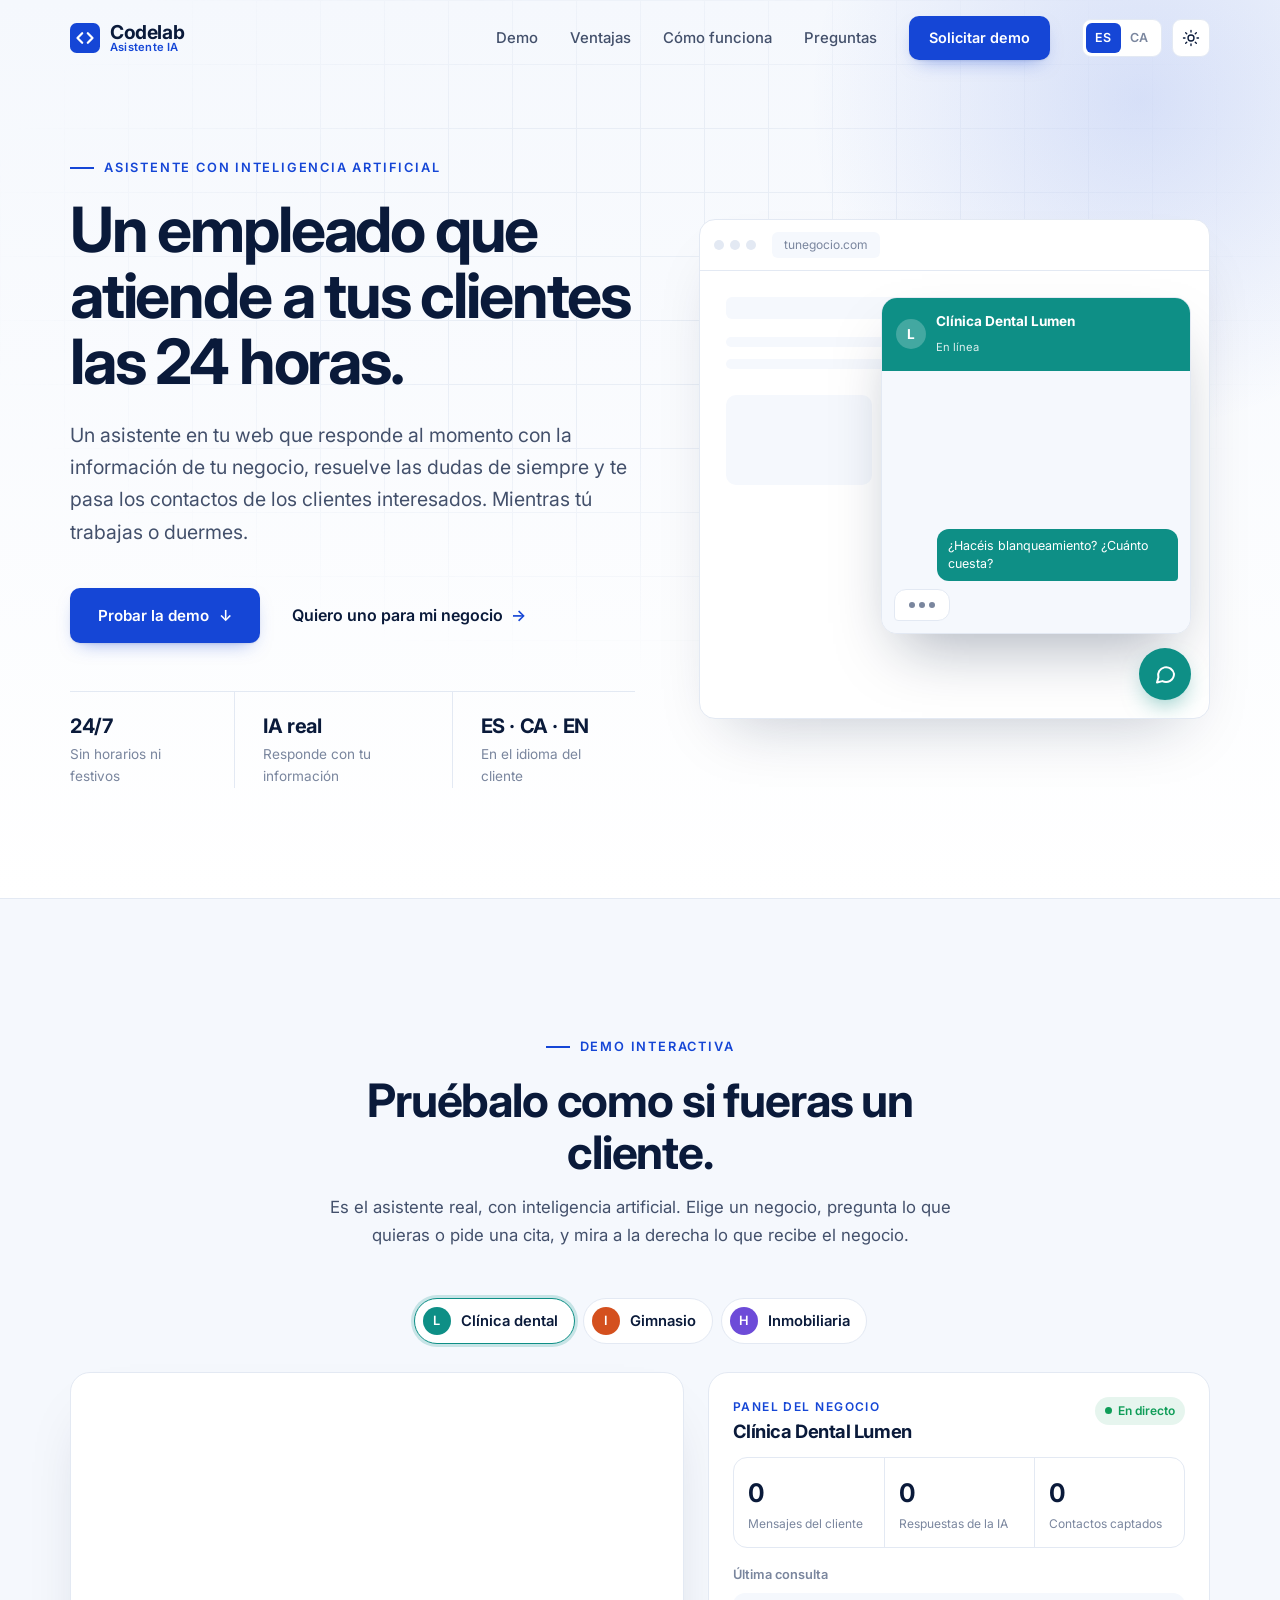
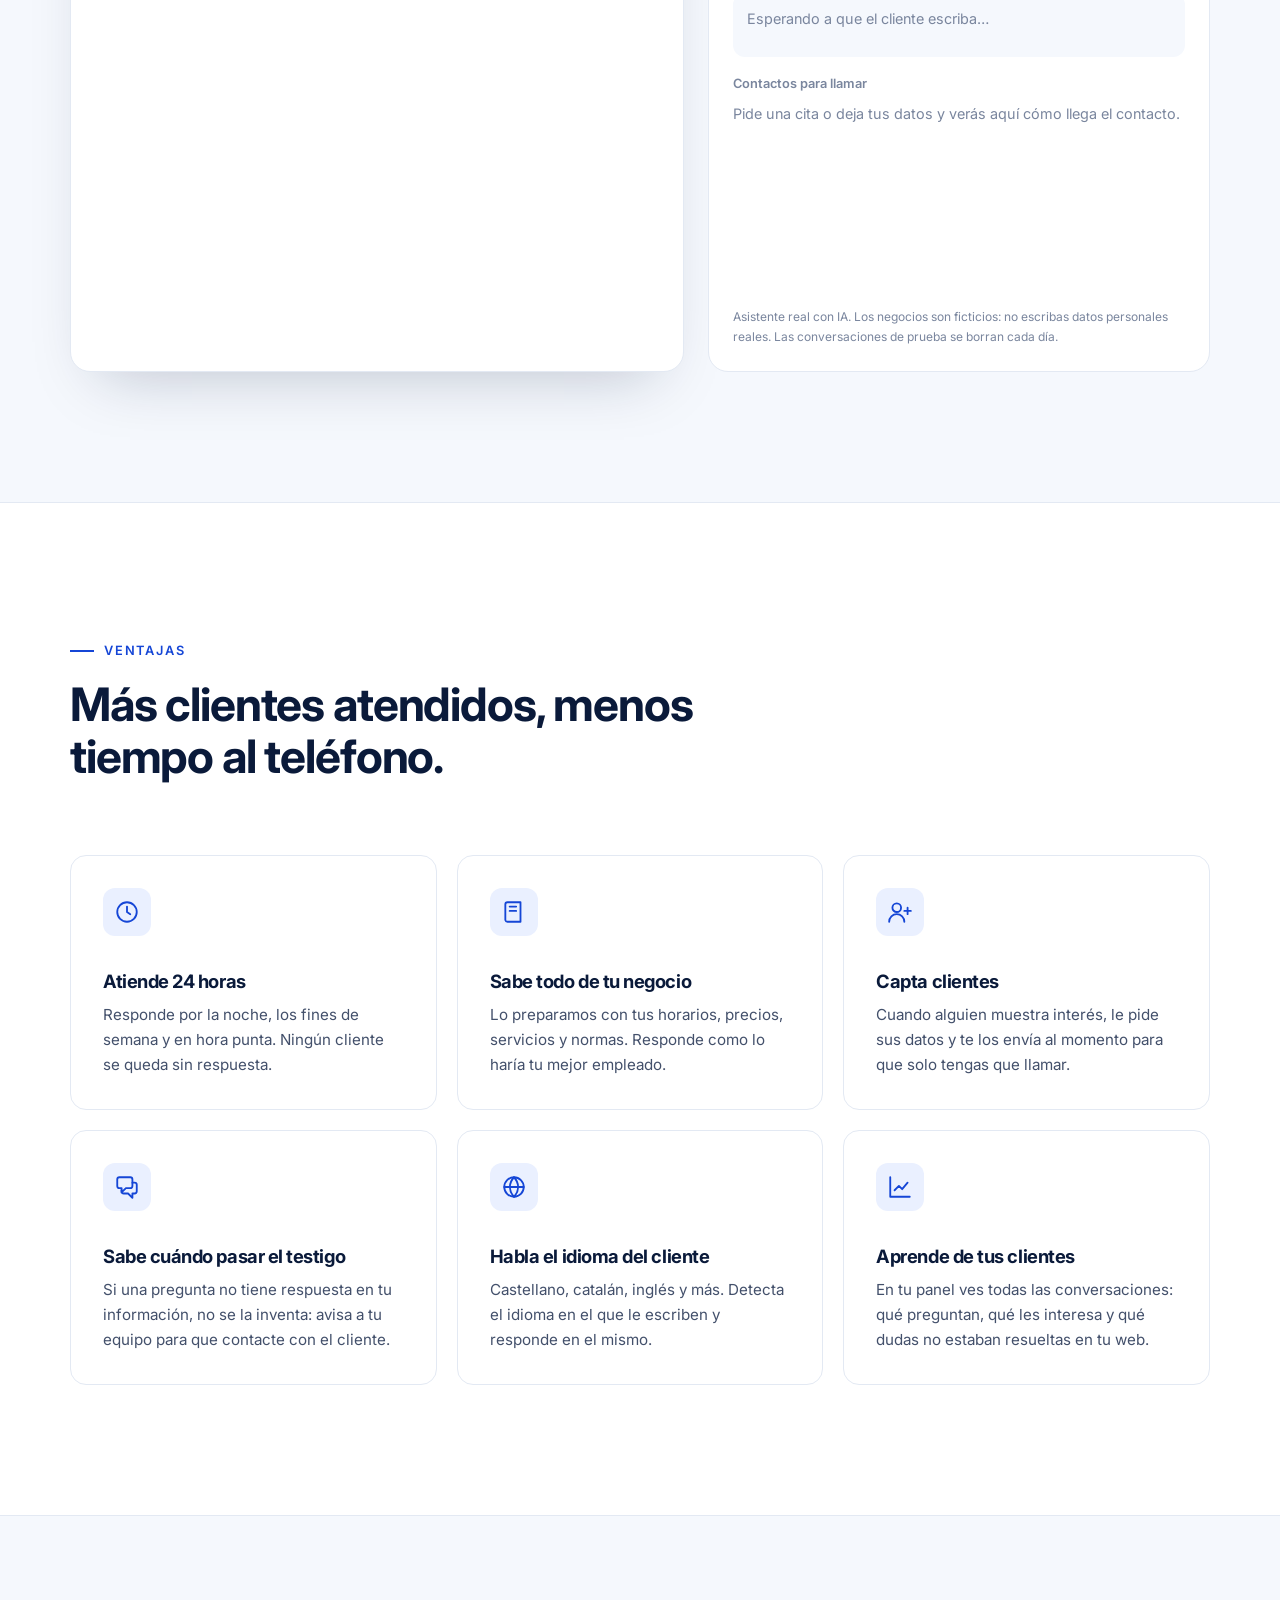
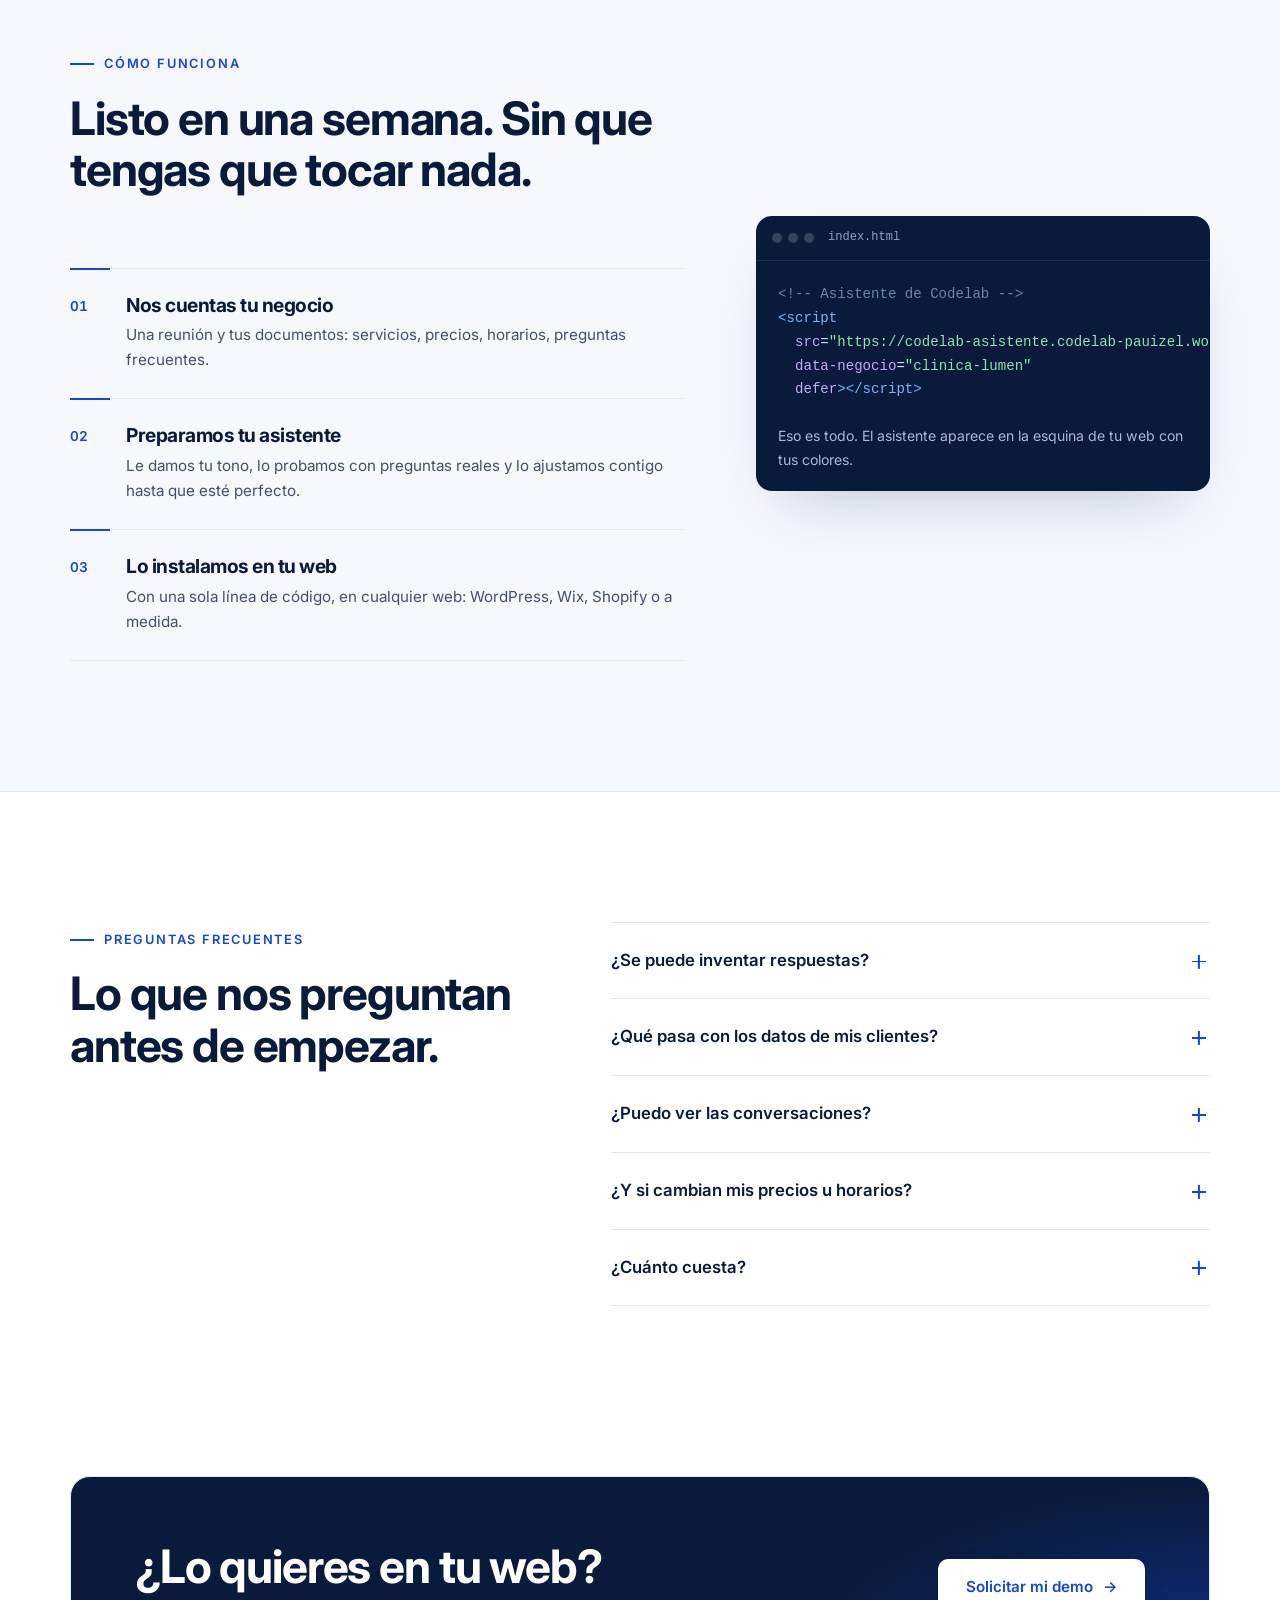
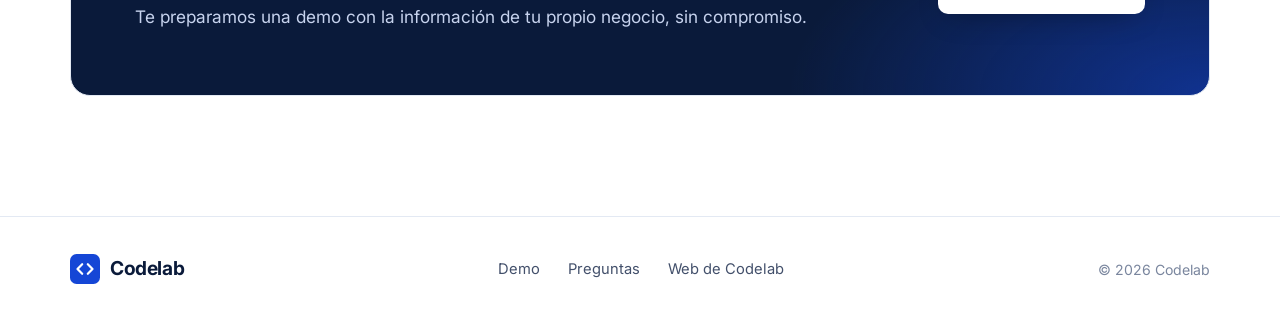
==== commit ef940ce6: "Asistente real con IA, widget instalable y panel de administración - Servidor en Cloudflare Workers " ====
--- a/index.html
+++ b/index.html
@@ -66,7 +66,7 @@
           </div>
           <ul class="hero__stats reveal" style="--d:.3s">
             <li><strong>24/7</strong><span data-i18n="hero.s1">Sin horarios ni festivos</span></li>
-            <li><strong data-i18n="hero.s2t">&lt; 2 s</strong><span data-i18n="hero.s2">Para cada respuesta</span></li>
+            <li><strong data-i18n="hero.s2t">IA real</strong><span data-i18n="hero.s2">Responde con tu información</span></li>
             <li><strong>ES · CA · EN</strong><span data-i18n="hero.s3">En el idioma del cliente</span></li>
           </ul>
         </div>
@@ -94,27 +94,13 @@
         <div class="section__head section__head--center reveal">
           <p class="kicker" data-i18n="d.kicker">Demo interactiva</p>
           <h2 data-i18n="d.title">Pruébalo como si fueras un cliente.</h2>
-          <p data-i18n="d.sub">Elige un negocio, haz preguntas o pide una cita. A la derecha verás lo que recibe el negocio en tiempo real.</p>
+          <p data-i18n="d.sub">Es el asistente real, con inteligencia artificial. Elige un negocio, pregunta lo que quieras o pide una cita, y mira a la derecha lo que recibe el negocio.</p>
         </div>
 
         <div class="biz-tabs reveal" role="tablist" id="bizTabs"></div>
 
         <div class="demo reveal">
-          <div class="chat" id="chat">
-            <div class="chat__head">
-              <span class="chat__av" id="chatAv">L</span>
-              <div class="chat__who"><b id="chatName"></b><small><i></i><span data-i18n="chat.online">En línea</span> · <span data-i18n="chat.ai">Asistente IA</span></small></div>
-              <button type="button" class="chat__reset" id="chatReset" data-i18n-aria="chat.reset" aria-label="Reiniciar conversación">
-                <svg viewBox="0 0 24 24" aria-hidden="true"><path d="M3 12a9 9 0 1 0 3-6.7"/><path d="M3 4v5h5"/></svg>
-              </button>
-            </div>
-            <div class="chat__body" id="chatBody" aria-live="polite"></div>
-            <div class="chat__chips" id="chatChips"></div>
-            <form class="chat__form" id="chatForm" autocomplete="off">
-              <input id="chatInput" type="text" maxlength="200" placeholder="Escribe tu pregunta…" data-i18n-ph="chat.ph" aria-label="Mensaje">
-              <button type="submit" aria-label="Enviar" data-i18n-aria="chat.send"><svg viewBox="0 0 24 24" aria-hidden="true"><path d="M4 12l16-8-6 16-2.5-6.5L4 12z"/></svg></button>
-            </form>
-          </div>
+          <div class="chat-mount" id="chatMount" aria-label="Chat"></div>
 
           <aside class="panel" aria-label="Panel del negocio">
             <div class="panel__head">
@@ -122,9 +108,9 @@
               <span class="panel__live"><i></i><span data-i18n="pn.live">En directo</span></span>
             </div>
             <div class="panel__stats">
-              <div><strong id="stConv">0</strong><span data-i18n="pn.conv">Conversaciones hoy</span></div>
+              <div><strong id="stMsgs">0</strong><span data-i18n="pn.msgs">Mensajes del cliente</span></div>
+              <div><strong id="stAi">0</strong><span data-i18n="pn.ai">Respuestas de la IA</span></div>
               <div><strong id="stLeads">0</strong><span data-i18n="pn.leads">Contactos captados</span></div>
-              <div><strong id="stAuto">0%</strong><span data-i18n="pn.auto">Resueltas sin ayuda</span></div>
             </div>
             <div class="panel__block">
               <p class="panel__label" data-i18n="pn.last">Última consulta</p>
@@ -132,9 +118,9 @@
             </div>
             <div class="panel__block">
               <p class="panel__label" data-i18n="pn.inbox">Contactos para llamar</p>
-              <ul id="leadList" class="leads"><li class="muted" data-i18n="pn.noLeads">Cuando el asistente consiga un contacto, aparecerá aquí.</li></ul>
-            </div>
-            <p class="panel__note" data-i18n="pn.note">Demostración con negocios ficticios. Los datos que escribas no se envían a ningún sitio.</p>
+              <ul id="leadList" class="leads"><li class="muted" data-i18n="pn.noLeads">Pide una cita o deja tus datos y verás aquí cómo llega el contacto.</li></ul>
+            </div>
+            <p class="panel__note" data-i18n="pn.note">Asistente real con IA. Los negocios son ficticios: no escribas datos personales reales. Las conversaciones de prueba se borran cada día.</p>
           </aside>
         </div>
       </div>
@@ -200,9 +186,8 @@
           <div class="code__bar"><i></i><i></i><i></i><span>index.html</span></div>
 <pre><code><span class="c">&lt;!-- <span data-i18n="h.code">Asistente de Codelab</span> --&gt;</span>
 <span class="t">&lt;script</span>
-  <span class="a">src</span>=<span class="s">"…/asistente.js"</span>
+  <span class="a">src</span>=<span class="s" id="snipSrc">"…/widget.js"</span>
   <span class="a">data-negocio</span>=<span class="s">"clinica-lumen"</span>
-  <span class="a">data-color</span>=<span class="s">"#0e8f86"</span>
   <span class="a">defer</span><span class="t">&gt;&lt;/script&gt;</span></code></pre>
           <p class="code__note" data-i18n="h.note">Eso es todo. El asistente aparece en la esquina de tu web con tus colores.</p>
         </div>
@@ -255,8 +240,8 @@
     </div>
   </footer>
 
+  <script src="config.js"></script>
   <script src="i18n.js"></script>
-  <script src="bot.js"></script>
-  <script src="main.js"></script>
+    <script src="main.js"></script>
 </body>
 </html>
--- a/styles.css
+++ b/styles.css
@@ -527,3 +527,7 @@
   .biz-tabs { margin-top: -16px; }
   .panel__stats strong { font-size: 1.3rem; }
 }
+
+/* Contenedor del asistente real en la demo */
+.chat-mount { height: 600px; border-radius: 20px; overflow: hidden; background: var(--surface); border: 1px solid var(--line); box-shadow: var(--shadow); }
+@media (max-width: 760px) { .chat-mount { height: 560px; } }
